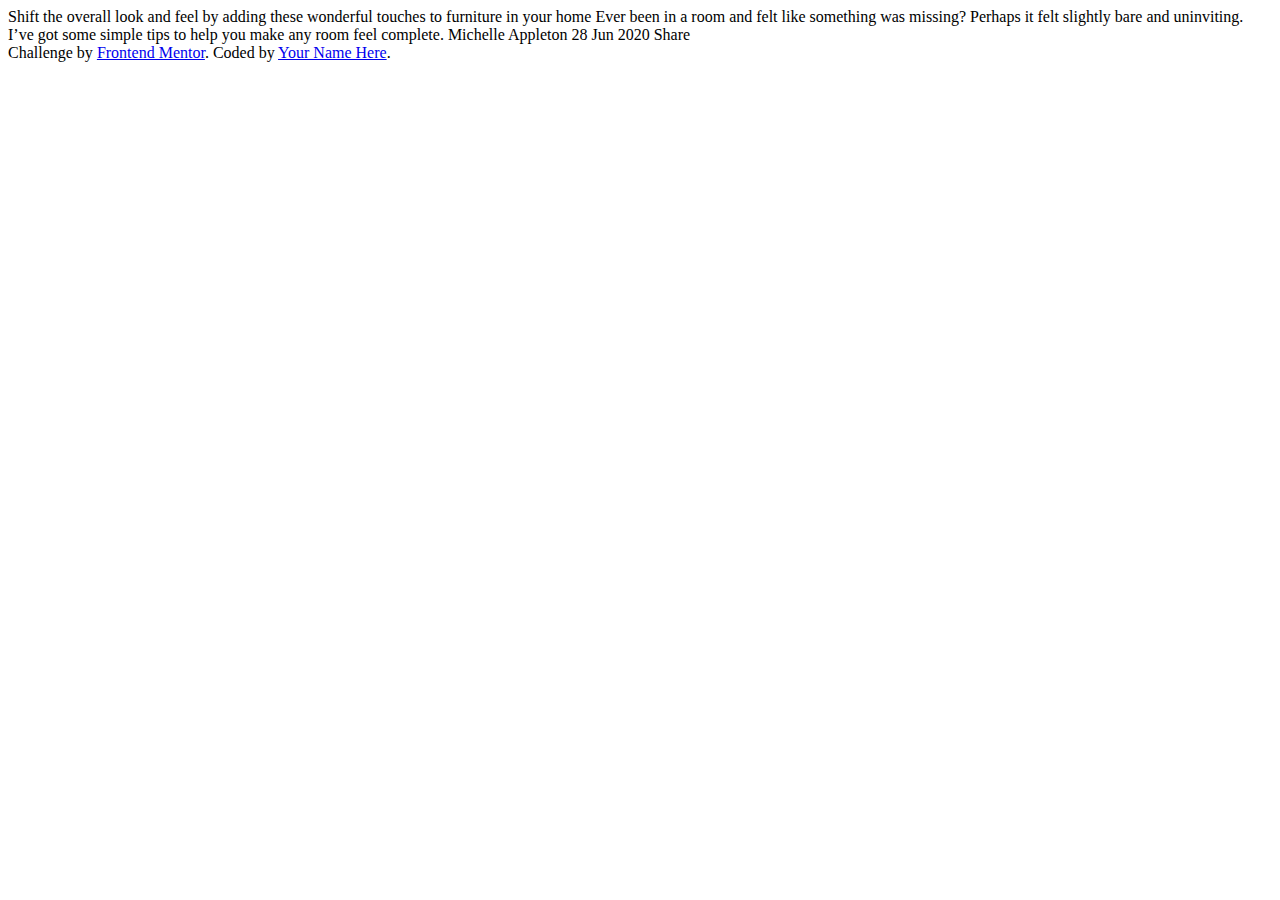
==== code/index.html @ 6ef04ec4 ""Ajout du dossier code et fichiers de base"" ====
<!DOCTYPE html>
<html lang="en">

<head>
  <meta charset="UTF-8">
  <meta name="viewport" content="width=device-width, initial-scale=1.0">
  <!-- displays site properly based on user's device -->

  <link rel="icon" type="image/png" sizes="32x32" href="./images/favicon-32x32.png">

  <title>Frontend Mentor | Article preview component</title>

  <!-- Feel free to remove these styles or customise in your own stylesheet 👍 -->
  <!-- <style>
    .attribution { font-size: 11px; text-align: center; }
    .attribution a { color: hsl(228, 45%, 44%); }
  </style> -->
</head>

<body>

  Shift the overall look and feel by adding these wonderful
  touches to furniture in your home

  Ever been in a room and felt like something was missing? Perhaps
  it felt slightly bare and uninviting. I’ve got some simple tips
  to help you make any room feel complete.

  Michelle Appleton
  28 Jun 2020

  Share

  <div class="attribution">
    Challenge by <a href="https://www.frontendmentor.io?ref=challenge" target="_blank">Frontend Mentor</a>.
    Coded by <a href="#">Your Name Here</a>.
  </div>
</body>

</html>
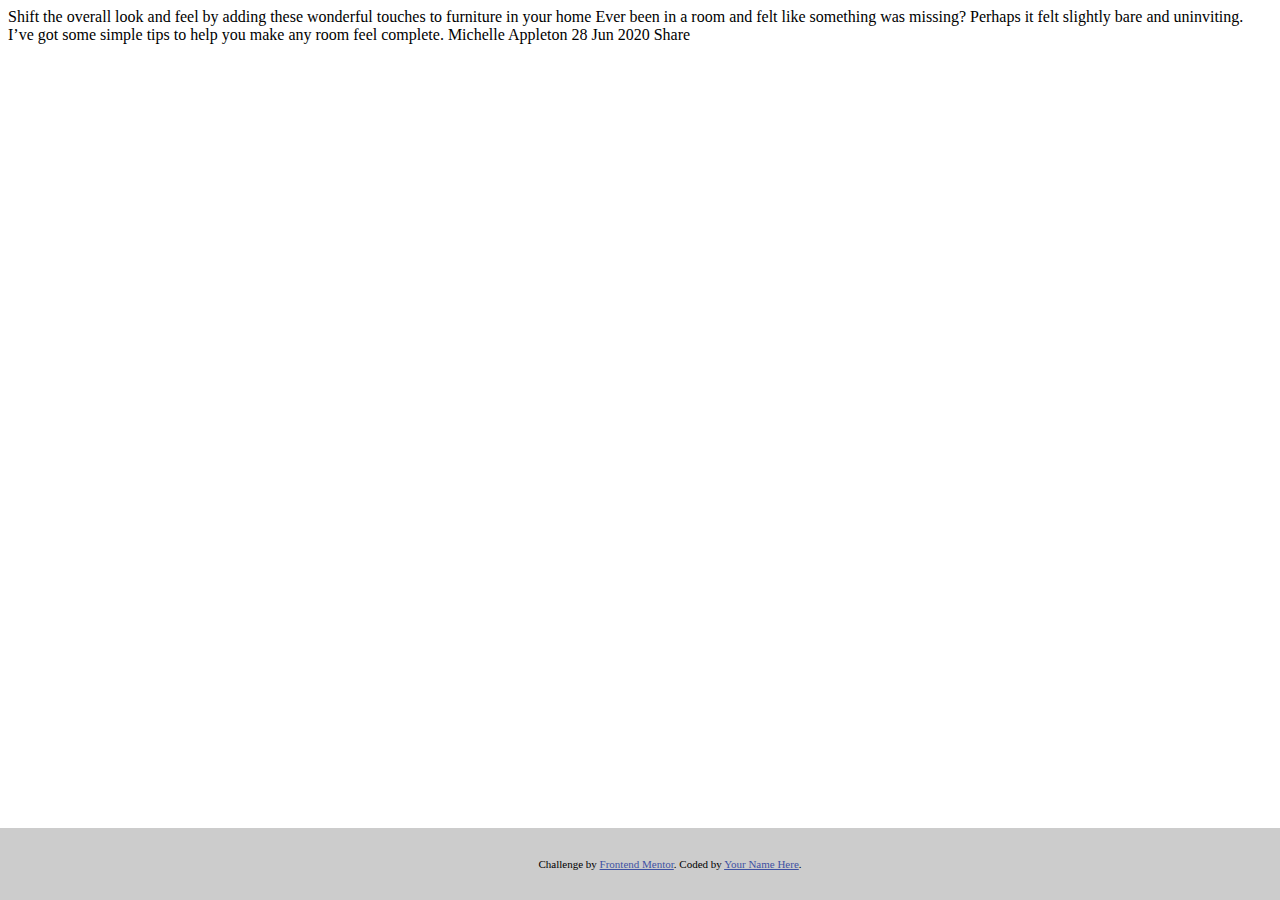
==== commit 5e898fc2: "Ready to code - starter" ====
--- a/code/index.html
+++ b/code/index.html
@@ -6,15 +6,13 @@
   <meta name="viewport" content="width=device-width, initial-scale=1.0">
   <!-- displays site properly based on user's device -->
 
-  <link rel="icon" type="image/png" sizes="32x32" href="./images/favicon-32x32.png">
+  <link rel="icon" type="image/png" sizes="32x32" href="../images/favicon-32x32.png">
 
   <title>Frontend Mentor | Article preview component</title>
+  <link rel="preconnect" href="https://fonts.gstatic.com">
+  <link href="https://fonts.googleapis.com/css2?family=Manrope:wght@400;500;700&display=swap" rel="stylesheet">
+  <link rel="stylesheet" href="style.css">
 
-  <!-- Feel free to remove these styles or customise in your own stylesheet 👍 -->
-  <!-- <style>
-    .attribution { font-size: 11px; text-align: center; }
-    .attribution a { color: hsl(228, 45%, 44%); }
-  </style> -->
 </head>
 
 <body>
--- a/code/style.css
+++ b/code/style.css
@@ -0,0 +1,16 @@
+.attribution {
+  display: block;
+  font-size: 11px;
+  text-align: center;
+  position: fixed;
+  bottom: 0;
+  left: 0;
+  padding: 30px;
+  width: 100%;
+  background: #ccc;
+}
+
+.attribution a {
+  color: #3e52a3;
+}
+/*# sourceMappingURL=style.css.map */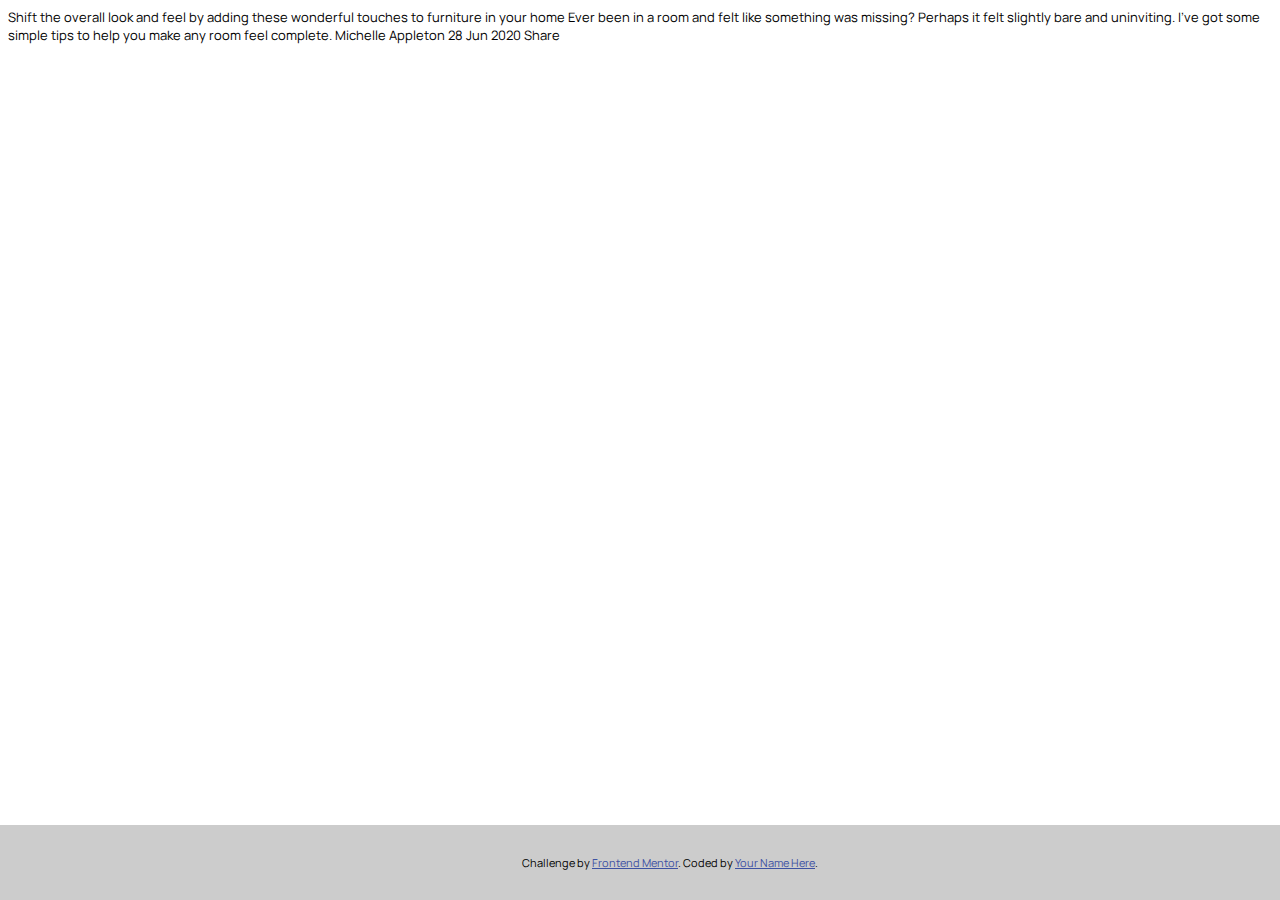
==== commit a98fbc0f: "Reorganize folders for images" ====
--- a/code/index.html
+++ b/code/index.html
@@ -6,7 +6,7 @@
   <meta name="viewport" content="width=device-width, initial-scale=1.0">
   <!-- displays site properly based on user's device -->
 
-  <link rel="icon" type="image/png" sizes="32x32" href="../images/favicon-32x32.png">
+  <link rel="icon" type="image/png" sizes="32x32" href="./images/favicon-32x32.png">
 
   <title>Frontend Mentor | Article preview component</title>
   <link rel="preconnect" href="https://fonts.gstatic.com">
--- a/code/style.css
+++ b/code/style.css
@@ -1,3 +1,8 @@
+body {
+  font-family: "Manrope", sans-serif;
+  font-size: 13px;
+}
+
 .attribution {
   display: block;
   font-size: 11px;
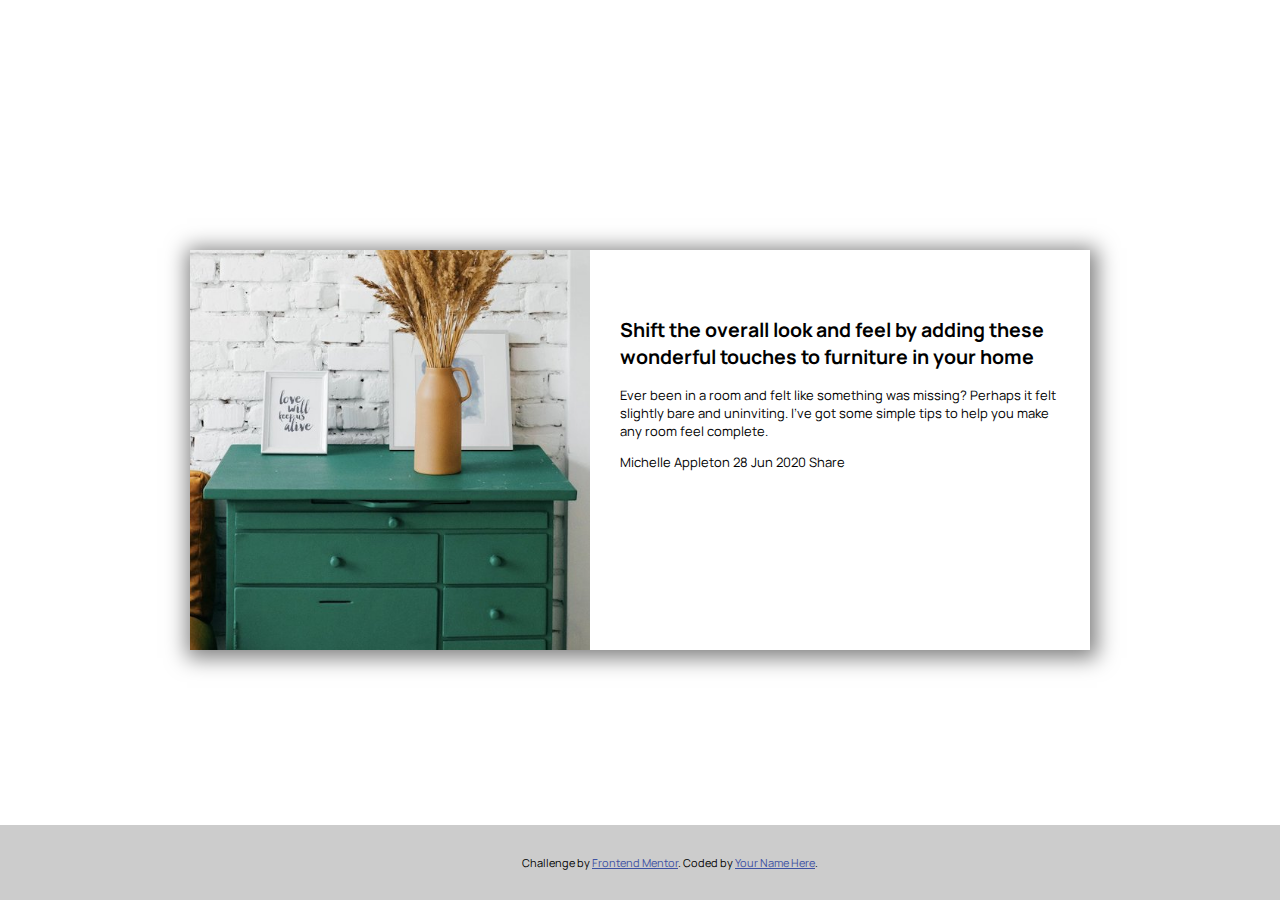
==== commit 71e18375: "Build of the card" ====
--- a/code/index.html
+++ b/code/index.html
@@ -17,17 +17,26 @@
 
 <body>
 
-  Shift the overall look and feel by adding these wonderful
-  touches to furniture in your home
+  <card id="article-preview">
 
-  Ever been in a room and felt like something was missing? Perhaps
-  it felt slightly bare and uninviting. I’ve got some simple tips
-  to help you make any room feel complete.
+    <img src="./images/drawers.jpg" alt="Desc of the image" id="article-image">
 
-  Michelle Appleton
-  28 Jun 2020
+    <div id="article-infos">
+      <h2 class="title">Shift the overall look and feel by adding these wonderful
+        touches to furniture in your home</h2>
 
-  Share
+      <p>Ever been in a room and felt like something was missing? Perhaps
+        it felt slightly bare and uninviting. I’ve got some simple tips
+        to help you make any room feel complete.</p>
+
+      Michelle Appleton
+      28 Jun 2020
+
+      Share
+    </div>
+
+  </card>
+
 
   <div class="attribution">
     Challenge by <a href="https://www.frontendmentor.io?ref=challenge" target="_blank">Frontend Mentor</a>.
--- a/code/style.css
+++ b/code/style.css
@@ -1,6 +1,7 @@
 body {
   font-family: "Manrope", sans-serif;
   font-size: 13px;
+  background: #fff;
 }
 
 .attribution {
@@ -18,4 +19,30 @@
 .attribution a {
   color: #3e52a3;
 }
+
+#article-preview {
+  position: absolute;
+  top: 50%;
+  left: 50%;
+  -webkit-transform: translate(-50%, -50%);
+          transform: translate(-50%, -50%);
+  height: 400px;
+  width: 900px;
+  -webkit-box-shadow: 2px 3px 20px 5px rgba(0, 0, 0, 0.5);
+          box-shadow: 2px 3px 20px 5px rgba(0, 0, 0, 0.5);
+  display: -webkit-box;
+  display: -ms-flexbox;
+  display: flex;
+}
+
+#article-preview #article-image {
+  width: 400px;
+  height: 400px;
+  -o-object-fit: cover;
+     object-fit: cover;
+}
+
+#article-preview #article-infos {
+  padding: 50px 30px;
+}
 /*# sourceMappingURL=style.css.map */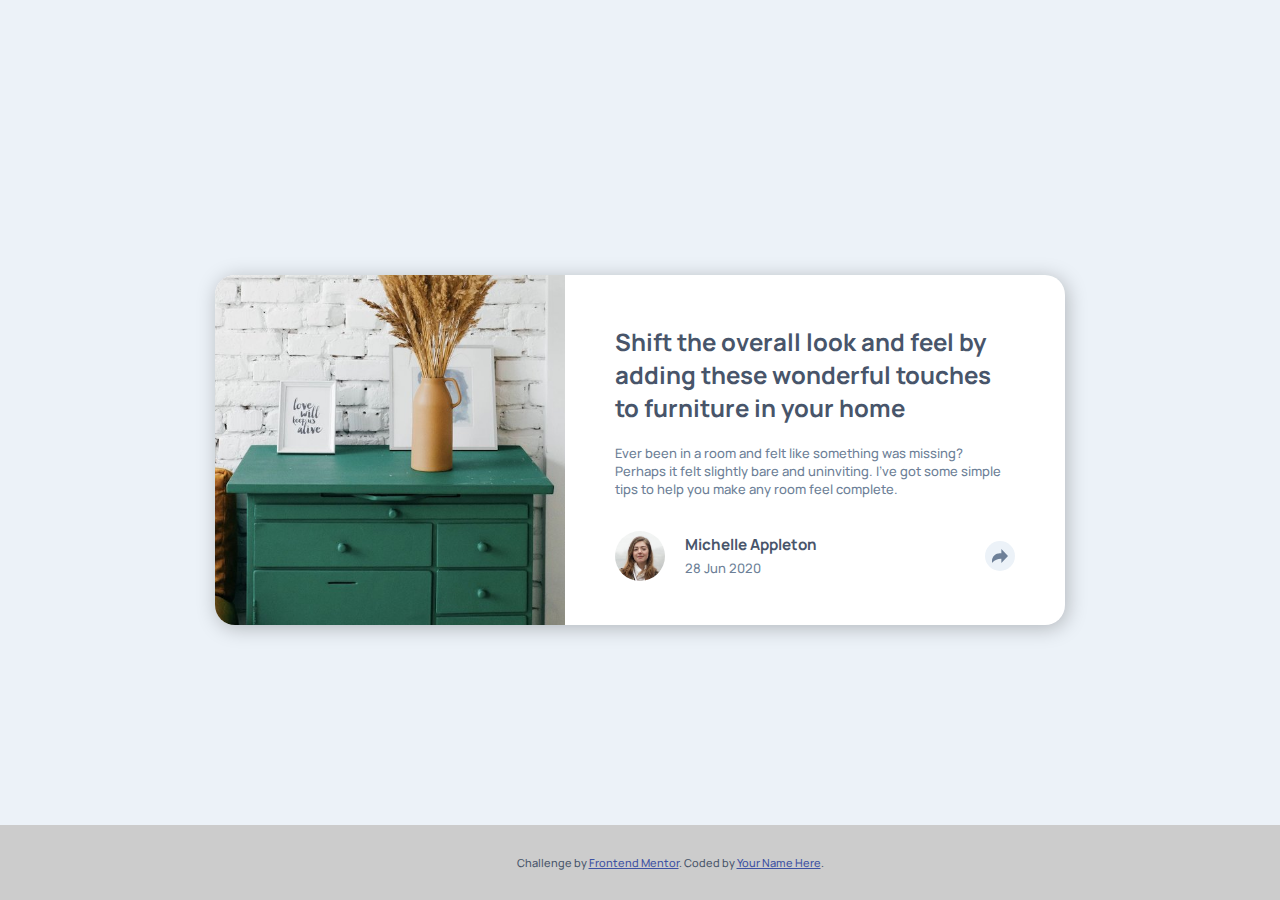
==== commit ec1df133: "Complete card layout" ====
--- a/code/index.html
+++ b/code/index.html
@@ -10,7 +10,7 @@
 
   <title>Frontend Mentor | Article preview component</title>
   <link rel="preconnect" href="https://fonts.gstatic.com">
-  <link href="https://fonts.googleapis.com/css2?family=Manrope:wght@400;500;700&display=swap" rel="stylesheet">
+  <link href="https://fonts.googleapis.com/css2?family=Manrope:wght@500;700&display=swap" rel="stylesheet">
   <link rel="stylesheet" href="style.css">
 
 </head>
@@ -25,14 +25,22 @@
       <h2 class="title">Shift the overall look and feel by adding these wonderful
         touches to furniture in your home</h2>
 
-      <p>Ever been in a room and felt like something was missing? Perhaps
+      <p class="desc">Ever been in a room and felt like something was missing? Perhaps
         it felt slightly bare and uninviting. I’ve got some simple tips
         to help you make any room feel complete.</p>
 
-      Michelle Appleton
-      28 Jun 2020
-
-      Share
+      <footer id="article-footer">
+        <div id="author">
+          <img src="./images/avatar-michelle.jpg" alt="Michelle Appleton profile picture.">
+          <div id="name">
+            <h3>Michelle Appleton</h3>
+            <p class="date">28 Jun 2020</p>
+          </div>
+        </div>
+        <div id="share">
+          <img src="./images/icon-share.svg" alt="Share on social networks">
+        </div>
+      </footer>
     </div>
 
   </card>
--- a/code/style.css
+++ b/code/style.css
@@ -1,7 +1,9 @@
 body {
   font-family: "Manrope", sans-serif;
   font-size: 13px;
-  background: #fff;
+  font-weight: 500;
+  background: #ecf2f8;
+  color: #48556a;
 }
 
 .attribution {
@@ -26,23 +28,116 @@
   left: 50%;
   -webkit-transform: translate(-50%, -50%);
           transform: translate(-50%, -50%);
-  height: 400px;
-  width: 900px;
-  -webkit-box-shadow: 2px 3px 20px 5px rgba(0, 0, 0, 0.5);
-          box-shadow: 2px 3px 20px 5px rgba(0, 0, 0, 0.5);
   display: -webkit-box;
   display: -ms-flexbox;
   display: flex;
+  height: 350px;
+  width: 850px;
+  background: #fff;
+  -webkit-box-shadow: 2px 3px 20px rgba(0, 0, 0, 0.25);
+          box-shadow: 2px 3px 20px rgba(0, 0, 0, 0.25);
+  border-radius: 20px;
+  overflow: hidden;
+  -webkit-animation: all 02s ease-in-out;
+          animation: all 02s ease-in-out;
+}
+
+#article-preview:hover {
+  -webkit-box-shadow: 2px 3px 20px 5px rgba(0, 0, 0, 0.33);
+          box-shadow: 2px 3px 20px 5px rgba(0, 0, 0, 0.33);
 }
 
 #article-preview #article-image {
-  width: 400px;
-  height: 400px;
+  width: 350px;
+  height: 350px;
   -o-object-fit: cover;
      object-fit: cover;
 }
 
 #article-preview #article-infos {
-  padding: 50px 30px;
+  padding: 30px 50px;
+}
+
+#article-preview .title {
+  font-size: 1.5rem;
+  font-weight: 700;
+}
+
+#article-preview p {
+  color: #6d7f97;
+}
+
+#article-preview #article-footer {
+  width: 100%;
+  display: -webkit-box;
+  display: -ms-flexbox;
+  display: flex;
+  -webkit-box-pack: justify;
+      -ms-flex-pack: justify;
+          justify-content: space-between;
+  padding: 20px 0;
+}
+
+#article-preview #article-footer #author {
+  display: -webkit-box;
+  display: -ms-flexbox;
+  display: flex;
+  -webkit-box-align: start;
+      -ms-flex-align: start;
+          align-items: flex-start;
+}
+
+#article-preview #article-footer #author img {
+  width: 50px;
+  border-radius: 50%;
+}
+
+#article-preview #article-footer #author #name {
+  height: 50px;
+  display: -webkit-box;
+  display: -ms-flexbox;
+  display: flex;
+  -webkit-box-orient: vertical;
+  -webkit-box-direction: normal;
+      -ms-flex-direction: column;
+          flex-direction: column;
+  -webkit-box-align: start;
+      -ms-flex-align: start;
+          align-items: flex-start;
+  -webkit-box-pack: space-evenly;
+      -ms-flex-pack: space-evenly;
+          justify-content: space-evenly;
+  padding-left: 20px;
+}
+
+#article-preview #article-footer #author #name h3 {
+  font-weight: 700;
+  margin: 0;
+}
+
+#article-preview #article-footer #author #name .date {
+  margin: 0;
+}
+
+#article-preview #article-footer #share {
+  background: #ecf2f8;
+  height: 30px;
+  width: 30px;
+  margin-top: 10px;
+  border-radius: 50%;
+  cursor: pointer;
+  display: -webkit-box;
+  display: -ms-flexbox;
+  display: flex;
+  -webkit-box-pack: center;
+      -ms-flex-pack: center;
+          justify-content: center;
+  -webkit-box-align: center;
+      -ms-flex-align: center;
+          align-items: center;
+}
+
+#article-preview #article-footer #share img {
+  height: 14px;
 }
 /*# sourceMappingURL=style.css.map */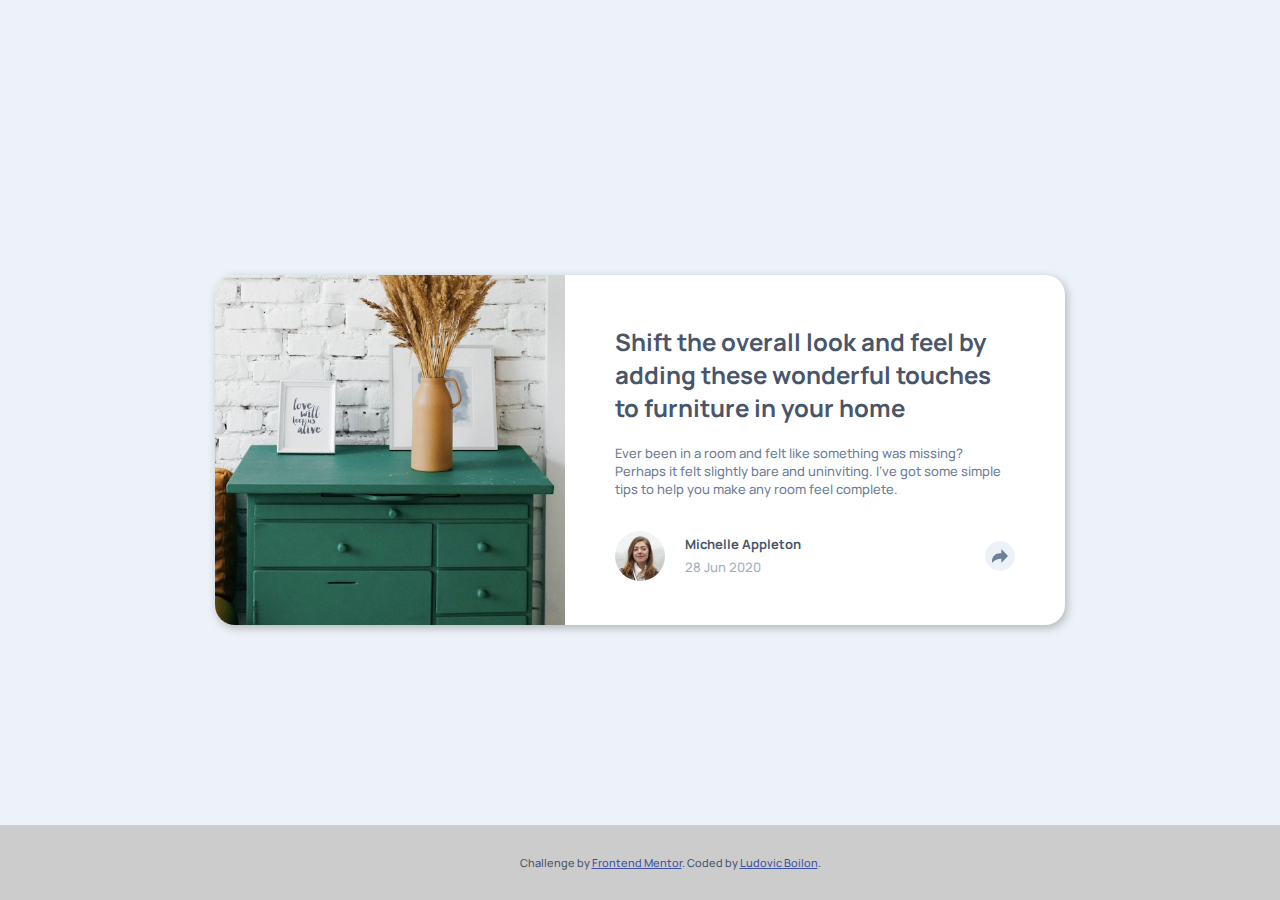
==== commit 56486d0f: "Fix HTML author" ====
--- a/code/index.html
+++ b/code/index.html
@@ -48,8 +48,8 @@
 
   <div class="attribution">
     Challenge by <a href="https://www.frontendmentor.io?ref=challenge" target="_blank">Frontend Mentor</a>.
-    Coded by <a href="#">Your Name Here</a>.
+    Coded by <a href="#">Ludovic Boilon</a>.
   </div>
 </body>
 
-</html>+</html>
--- a/code/style.css
+++ b/code/style.css
@@ -34,17 +34,17 @@
   height: 350px;
   width: 850px;
   background: #fff;
-  -webkit-box-shadow: 2px 3px 20px rgba(0, 0, 0, 0.25);
-          box-shadow: 2px 3px 20px rgba(0, 0, 0, 0.25);
+  -webkit-box-shadow: 2px 3px 10px rgba(0, 0, 0, 0.25);
+          box-shadow: 2px 3px 10px rgba(0, 0, 0, 0.25);
   border-radius: 20px;
   overflow: hidden;
-  -webkit-animation: all 02s ease-in-out;
-          animation: all 02s ease-in-out;
+  -webkit-animation: all 0.2s ease-in-out;
+          animation: all 0.2s ease-in-out;
 }
 
 #article-preview:hover {
-  -webkit-box-shadow: 2px 3px 20px 5px rgba(0, 0, 0, 0.33);
-          box-shadow: 2px 3px 20px 5px rgba(0, 0, 0, 0.33);
+  -webkit-box-shadow: 2px 3px 30px rgba(0, 0, 0, 0.33);
+          box-shadow: 2px 3px 30px rgba(0, 0, 0, 0.33);
 }
 
 #article-preview #article-image {
@@ -113,10 +113,12 @@
 #article-preview #article-footer #author #name h3 {
   font-weight: 700;
   margin: 0;
+  font-size: 13px;
 }
 
 #article-preview #article-footer #author #name .date {
   margin: 0;
+  color: #9eafc2;
 }
 
 #article-preview #article-footer #share {
